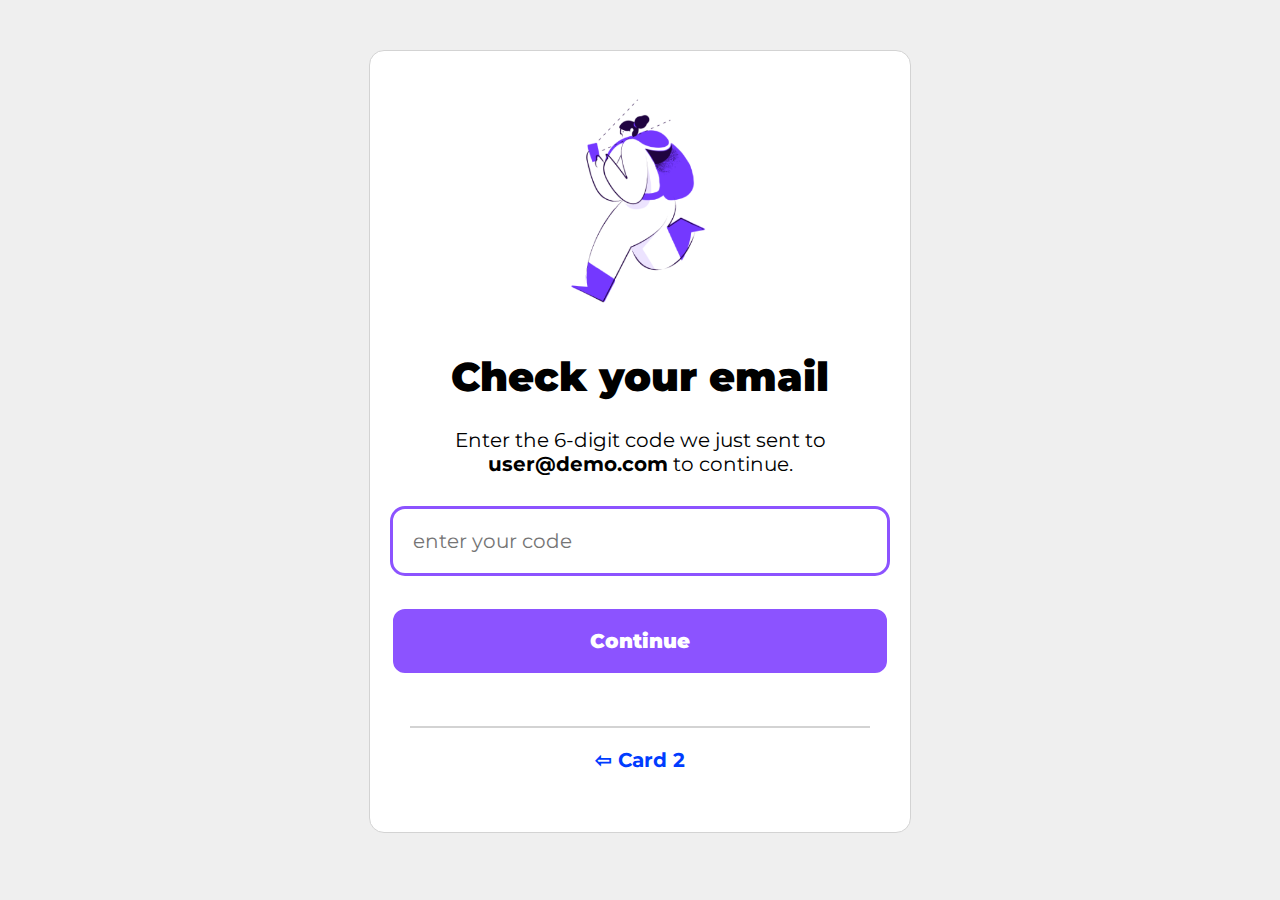
==== card3.html @ aa3d6b4f "Assignment 1 CSS" ====
<!DOCTYPE html>
<html lang="en">
<head>
    <meta charset="UTF-8">
    <meta name="viewport" content="width=device-width, initial-scale=1.0">
    <title>Document</title>
    <link rel="stylesheet" href="style.css">
</head>
<body style="background-color: rgb(239, 239, 239);">
    <div class="c1">
        <img src="logo.png" alt="Icon" class="logo">
        <h1 class="c1h1">
            Check your email
        </h1>
        <p class="c1desc">
            Enter the 6-digit code we just sent to <b>user@demo.com</b> to continue.
        </p>
        <input class="otp" type="text" class="email" placeholder="enter your code">
        <br>
        <button class="validate">
            Continue
        </button>
        <div class="c1toggle">
            <a href="card2.html" class="nav">&#8678 Card 2</a>
        </div>
    </div>
</body>
</html>
---- style.css ----
@import url('https://fonts.googleapis.com/css2?family=Montserrat:wght@400&display=swap');

*{
    font-family: 'Montserrat', sans-serif;
}
.hclogo{
    height: 240px;
    border-radius: 50%;
    border: 10px solid lime;
    display: block;
    margin: 0 auto;
}

.intro{
    width: 500px;
    margin: 100px auto;
    padding: 30px;
    font-size: 25px;
    border: 2px solid lightgray;
    border-radius: 15px;
}
.naviintro{
    border-top: 2px solid lightgray;
    padding: 10px;
    text-align: center;
}
.nav{
    text-decoration: none;
    color: rgb(0, 60, 255);
    font-size: 20px;
    font-weight: bold;   
}
.c1{
    width: 500px;
    background-color: rgb(255, 255, 255);
    text-align: center;
    margin: 50px auto;
    padding: 20px;
    border: 1px solid lightgray;
    border-radius: 15px;
}
.c1emoji{
    font-size: 50px;
    margin: 20px;

}
.c1h1{
    font-size: 40px;
    font-weight: 900;
}
.c1desc{
    font-size: 20px;
    margin-bottom: 30px;
}
.c1btn{
    width: 400px;
    background-color: rgb(239, 239, 239);
    border: none;
    text-align: left;
    padding: 10px;
    font-size: 20px;
    margin: 10px;
    box-sizing: border-box;
    border-radius: 15px;
}
.c1toggle{
    border-top: 2px solid lightgray;
    margin: 20px;
    padding: 20px;
}
.c2{
    width: 420px;
    background-color: rgb(255, 255, 255);
    text-align: center;
    margin: 50px auto;
    padding: 20px;
    border: 1px solid lightgray;
    border-radius: 15px;
}
.c2btn{
    width: 350px;
    background-color: rgb(239, 239, 239);
    border: none;
    text-align: left;
    padding: 10px;
    font-size: 20px;
    margin: 10px;
    box-sizing: border-box;
    border-radius: 15px;
}
.extro{
    color: rgb(161, 161, 161);
}
.logo{
    height: 250px;
}

.otp{
    width: 100%;
    margin-bottom: 30px;
    padding: 20px;
    border: 3px solid rgb(140, 83, 255);
    border-radius: 15px;
    font-size: 20px;
    box-sizing: border-box;
}

.validate{
    width: 100%;
    margin-bottom: 30px;
    padding: 20px;
    border: 3px solid rgb(255, 255, 255);
    border-radius: 15px;
    font-size: 20px;
    background-color: rgb(140, 83, 255);
    color: white;
    font-weight: 900;
}
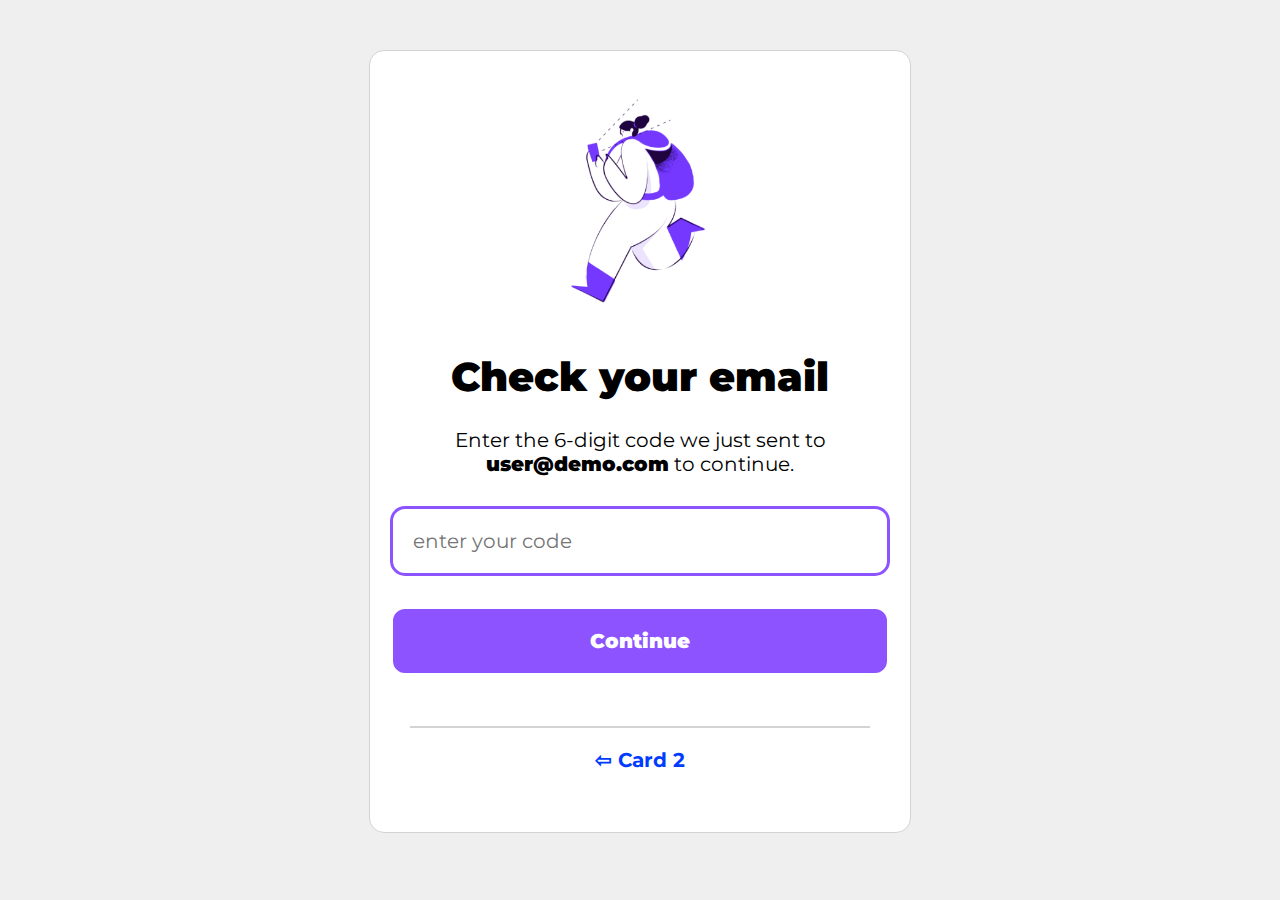
==== commit 40217224: "Card 3 - email-id moved into span tag and appied respective css." ====
--- a/card3.html
+++ b/card3.html
@@ -13,7 +13,7 @@
             Check your email
         </h1>
         <p class="c1desc">
-            Enter the 6-digit code we just sent to <b>user@demo.com</b> to continue.
+            Enter the 6-digit code we just sent to <span class="mail">user@demo.com</span> to continue.
         </p>
         <input class="otp" type="text" class="email" placeholder="enter your code">
         <br>
--- a/style.css
+++ b/style.css
@@ -6,7 +6,7 @@
 .hclogo{
     height: 240px;
     border-radius: 50%;
-    border: 10px solid lime;
+    border: 10px solid rgb(95, 220, 255);
     display: block;
     margin: 0 auto;
 }
@@ -115,4 +115,7 @@
     background-color: rgb(140, 83, 255);
     color: white;
     font-weight: 900;
+}
+.mail{
+    font-weight: 900;
 }